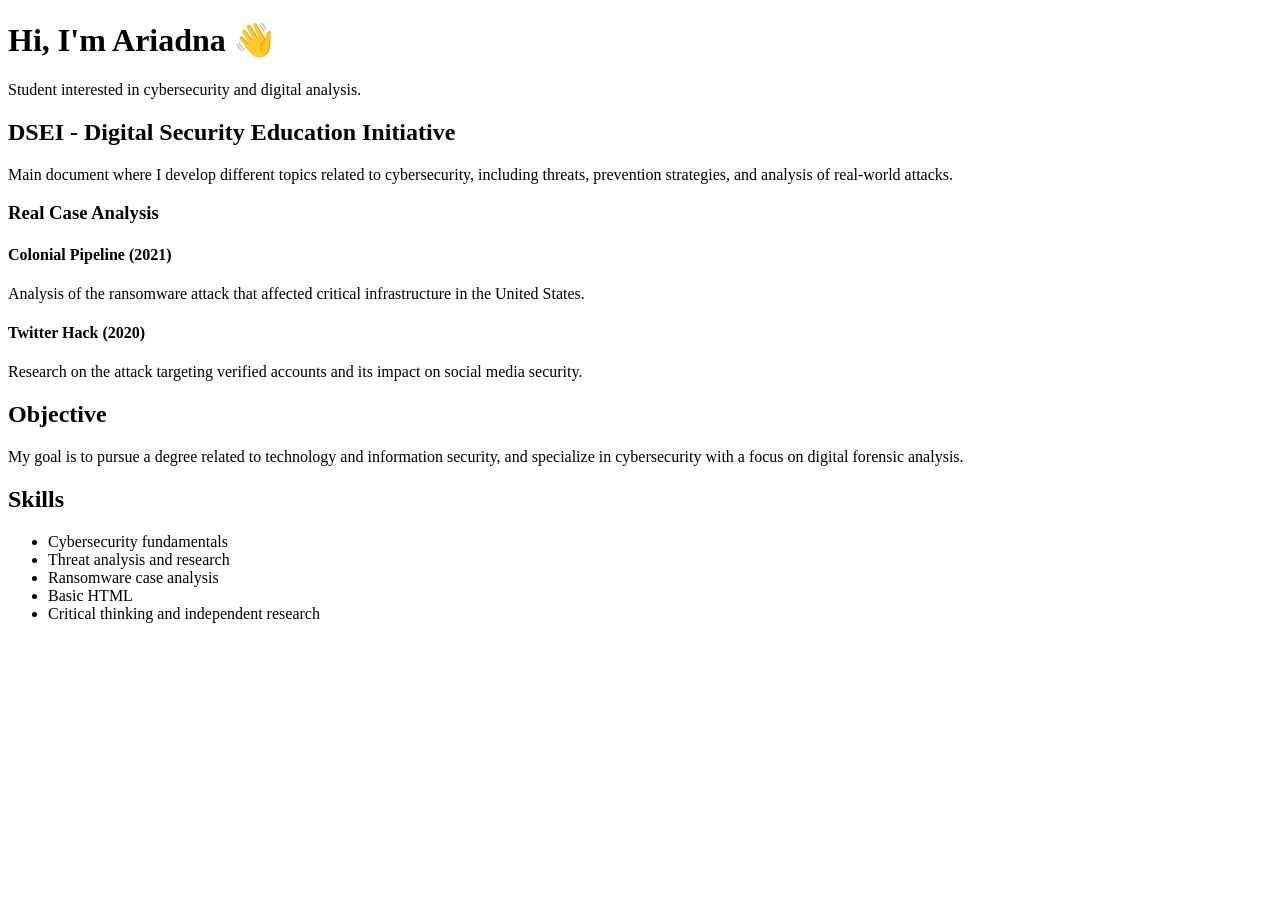
==== index.html @ f637619f "Create index.html" ====
<!DOCTYPE html>
<html>
<head>
    <title>Ariadna | Portfolio</title>
</head>
<body>

    <h1>Hi, I'm Ariadna 👋</h1>
    <p>Student interested in cybersecurity and digital analysis.</p>

    <h2>DSEI - Digital Security Education Initiative</h2>
    <p>
    Main document where I develop different topics related to cybersecurity,
    including threats, prevention strategies, and analysis of real-world attacks.
    </p>

    <h3>Real Case Analysis</h3>

    <h4>Colonial Pipeline (2021)</h4>
    <p>
    Analysis of the ransomware attack that affected critical infrastructure in the United States.
    </p>

    <h4>Twitter Hack (2020)</h4>
    <p>
    Research on the attack targeting verified accounts and its impact on social media security.
    </p>

    <h2>Objective</h2>
    <p>
    My goal is to pursue a degree related to technology and information security,
    and specialize in cybersecurity with a focus on digital forensic analysis.
    </p>

    <h2>Skills</h2>
    <ul>
        <li>Cybersecurity fundamentals</li>
        <li>Threat analysis and research</li>
        <li>Ransomware case analysis</li>
        <li>Basic HTML</li>
        <li>Critical thinking and independent research</li>
    </ul>

</body>
</html>
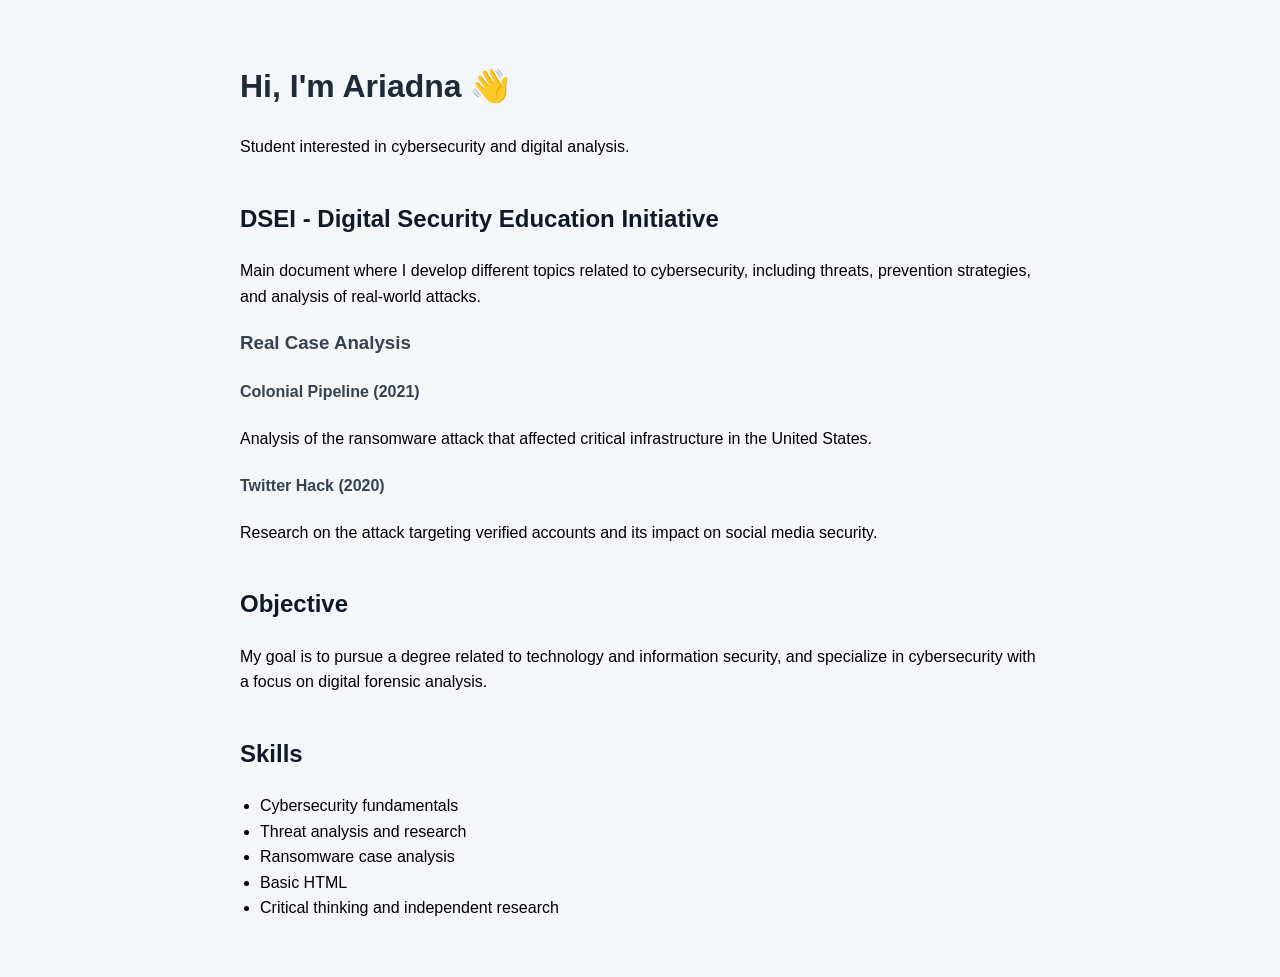
==== commit d434475d: "Update index.html" ====
--- a/index.html
+++ b/index.html
@@ -1,6 +1,7 @@
 <!DOCTYPE html>
 <html>
 <head>
+    <link rel="stylesheet" href="style.css"> 
     <title>Ariadna | Portfolio</title>
 </head>
 <body>
--- a/style.css
+++ b/style.css
@@ -0,0 +1,25 @@
+body {
+    background-color: #f4f6f9;
+    font-family: Arial, sans-serif;
+    max-width: 800px;
+    margin: auto;
+    padding: 40px;
+    line-height: 1.6;
+}
+
+h1 {
+    color: #1f2937;
+}
+
+h2 {
+    margin-top: 40px;
+    color: #111827;
+}
+
+h3, h4 {
+    color: #374151;
+}
+
+ul {
+    padding-left: 20px;
+}
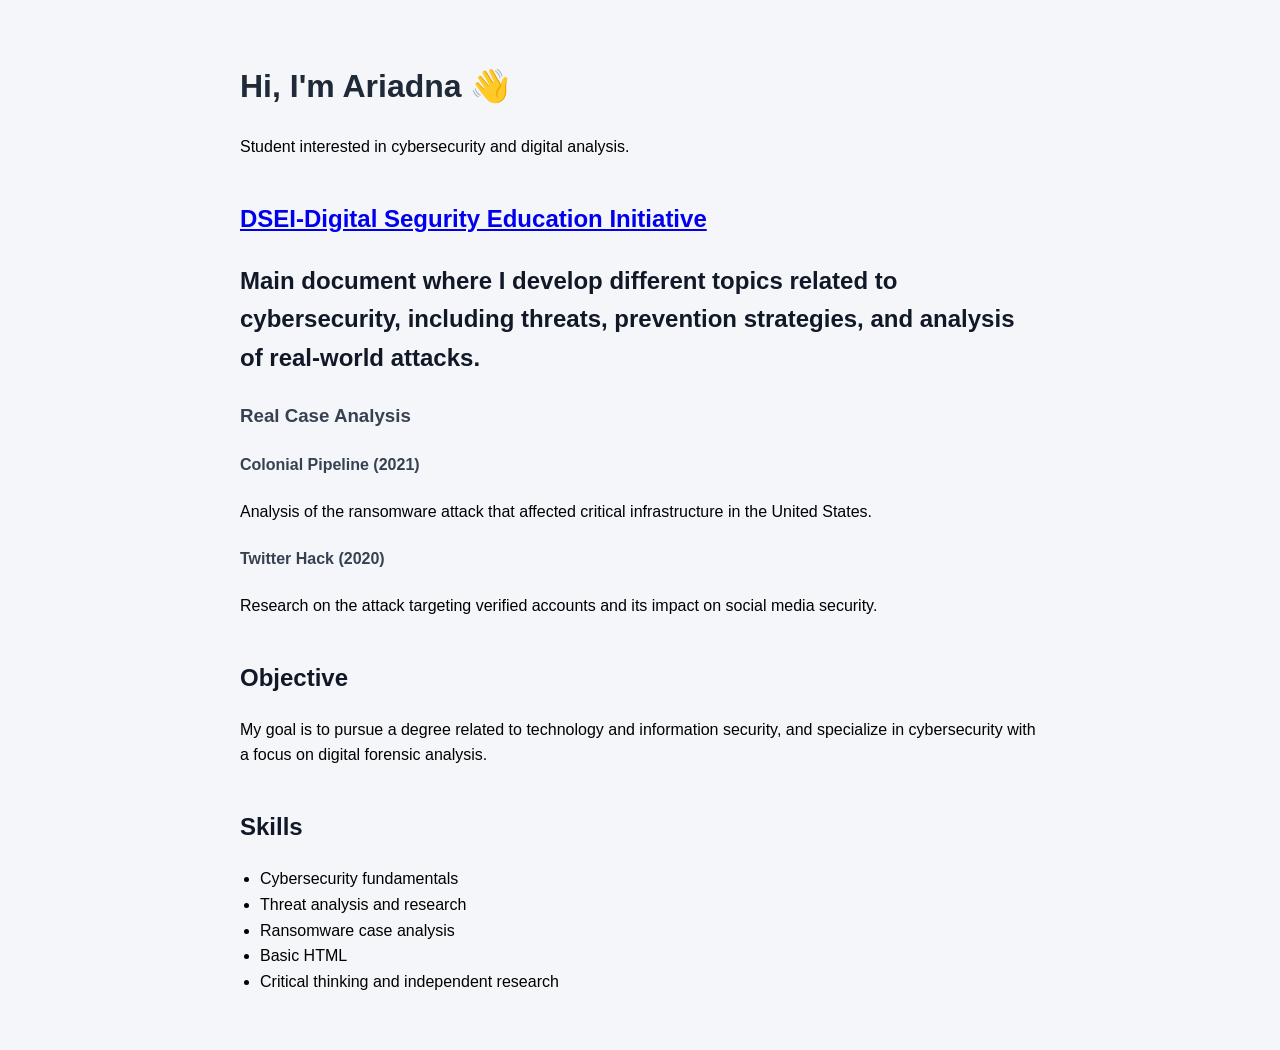
==== commit 1c1b8dc5: "Update index.html" ====
--- a/index.html
+++ b/index.html
@@ -9,7 +9,8 @@
     <h1>Hi, I'm Ariadna 👋</h1>
     <p>Student interested in cybersecurity and digital analysis.</p>
 
-    <h2>DSEI - Digital Security Education Initiative</h2>
+    <h2>
+        <a href="projects/dsei.html">DSEI-Digital Segurity Education Initiative</a>
     <p>
     Main document where I develop different topics related to cybersecurity,
     including threats, prevention strategies, and analysis of real-world attacks.
